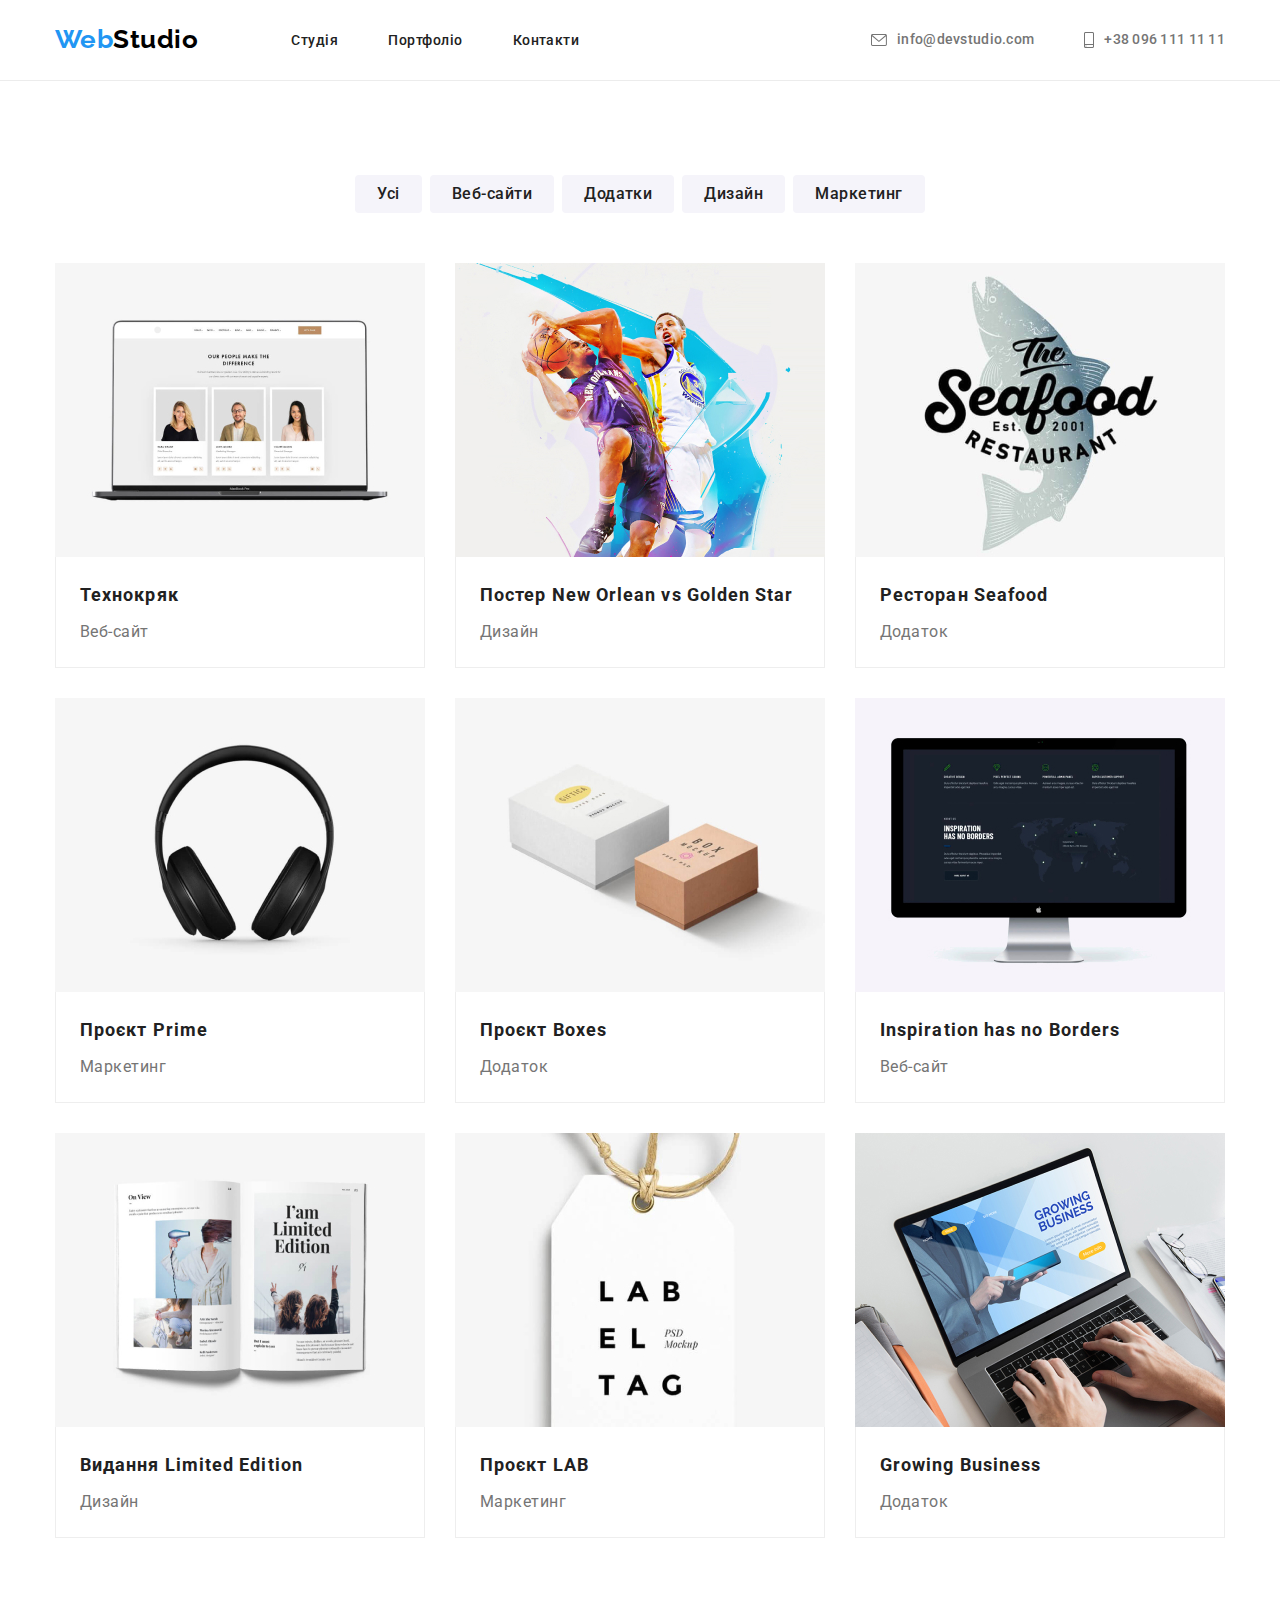
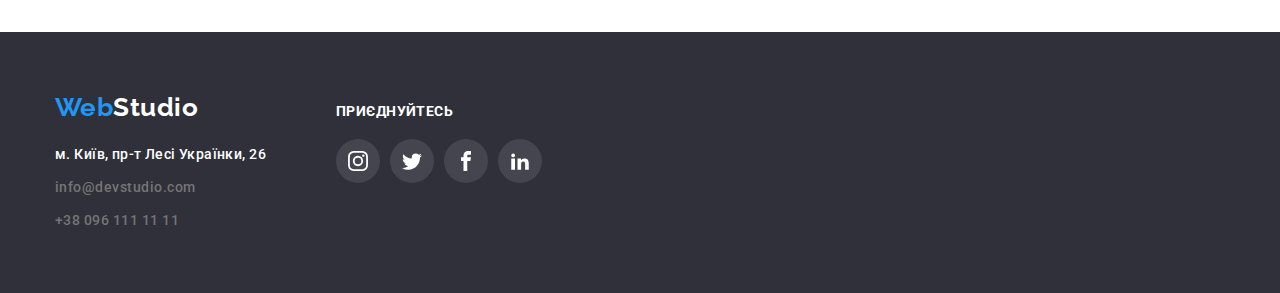
==== portfolio.html @ 1d1b80b5 "downloaded files" ====
<!DOCTYPE html>
<html lang="uk">
  <head>
    <meta charset="UTF-8" />
    <meta http-equiv="X-UA-Compatible" content="IE=edge" />
    <meta name="viewport" content="width=device-width, initial-scale=1.0" />
    <title>Document</title>
    <link
      rel="stylesheet"
      href="https://cdnjs.cloudflare.com/ajax/libs/modern-normalize/1.1.0/modern-normalize.min.css"
    />
    <link rel="stylesheet" href="./css/styles.css" />
    <link rel="preconnect" href="https://fonts.googleapis.com" />
    <link rel="preconnect" href="https://fonts.gstatic.com" crossorigin />
    <link
      href="https://fonts.googleapis.com/css2?family=Raleway:wght@700&family=Roboto:wght@400;500;700;900&display=swap"
      rel="stylesheet"
    />
  </head>
  <body>
    <!--Шапка сайту-->
    <header class="page-header">
      <div class="container general-nav">
        <nav class="main-nav">
          <a href="./index.html" class="logo">
            <span class="logo-accent">Web</span>Studio</a
          >
          <ul class="site-nav">
            <li class="item">
              <a href="./index.html" class="link">Студія</a>
            </li>
            <li class="item">
              <a href="./portfolio.html" class="link">Портфоліо</a>
            </li>
            <li class="item">
              <a href="./" class="link">Контакти</a>
            </li>
          </ul>
        </nav>
        <ul class="contacts">
          <li class="item">
            <a href="mailto:" class="header-contacts-link link">
              <svg class="contact-icon" width="16px" height="12px">
                <use href="./images/symbol-defs.svg#icon-mail"></use>
              </svg>
              info@devstudio.com
            </a>
          </li>
          <li class="item">
            <a href="tel:" class="header-contacts-link link">
              <svg class="contact-icon" width="10px" height="16px">
                <use href="./images/symbol-defs.svg#icon-phone"></use>
              </svg>
              +38 096 111 11 11
            </a>
          </li>
        </ul>
      </div>
    </header>
    <main>
      <!--Портфоліо-->
      <section>
        <div class="container">
          <h1 hidden>Заголовок</h1>
          <ul class="filter">
            <li>
              <button class="buttons-portfolio-categories" type="button">
                Усі
              </button>
            </li>
            <li>
              <button class="buttons-portfolio-categories" type="button">
                Веб-сайти
              </button>
            </li>
            <li>
              <button class="buttons-portfolio-categories" type="button">
                Додатки
              </button>
            </li>
            <li>
              <button class="buttons-portfolio-categories" type="button">
                Дизайн
              </button>
            </li>
            <li>
              <button class="buttons-portfolio-categories" type="button">
                Маркетинг
              </button>
            </li>
          </ul>
          <ul class="portfolio-list">
            <li>
              <a href class="card">
                <img
                  src="./images/technokryak.jpg"
                  alt="Технокряк"
                  width="370"
                />
                <div class="description-of-project">
                  <h2 class="names-of-projects">Технокряк</h2>
                  <p class="type-of-project">Веб-сайт</p>
                </div>
              </a>
            </li>
            <li>
              <a href class="card">
                <img
                  src="./images/neworleangoldenstar.jpg"
                  alt="new orlean vs golden star"
                  width="370"
                />
                <div class="description-of-project">
                  <h2 class="names-of-projects">
                    Постер New Orlean vs Golden Star
                  </h2>
                  <p class="type-of-project">Дизайн</p>
                </div>
              </a>
            </li>
            <li>
              <a href class="card">
                <img
                  src="./images/seafood.jpg"
                  alt="restoran sea food"
                  width="370"
                />
                <div class="description-of-project">
                  <h2 class="names-of-projects">Ресторан Seafood</h2>
                  <p class="type-of-project">Додаток</p>
                </div>
              </a>
            </li>
            <li>
              <a href class="card">
                <img src="./images/prime.jpg" alt="prime project" width="370" />
                <div class="description-of-project">
                  <h2 class="names-of-projects">Проєкт Prime</h2>
                  <p class="type-of-project">Маркетинг</p>
                </div>
              </a>
            </li>
            <li>
              <a href class="card">
                <img src="./images/boxes.jpg" alt="boxes project" width="370" />
                <div class="description-of-project">
                  <h2 class="names-of-projects">Проєкт Boxes</h2>
                  <p class="type-of-project">Додаток</p>
                </div>
              </a>
            </li>
            <li>
              <a href class="card">
                <img
                  src="./images/inspiration.jpg"
                  alt="inspiration has no borders"
                  width="370"
                />
                <div class="description-of-project">
                  <h2 class="names-of-projects">Inspiration has no Borders</h2>
                  <p class="type-of-project">Веб-сайт</p>
                </div>
              </a>
            </li>
            <li>
              <a href class="card">
                <img
                  src="./images/limitededition.jpg"
                  alt="inspiration has no borders"
                  width="370"
                />
                <div class="description-of-project">
                  <h2 class="names-of-projects">Видання Limited Edition</h2>
                  <p class="type-of-project">Дизайн</p>
                </div>
              </a>
            </li>
            <li>
              <a href class="card">
                <img src="./images/lab.jpg" alt="lab project" width="370" />
                <div class="description-of-project">
                  <h2 class="names-of-projects">Проєкт LAB</h2>
                  <p class="type-of-project">Маркетинг</p>
                </div>
              </a>
            </li>
            <li>
              <a href class="card">
                <img src="./images/business.jpg" alt="business" width="370" />
                <div class="description-of-project">
                  <h2 class="names-of-projects">Growing Business</h2>
                  <p class="type-of-project">Додаток</p>
                </div>
              </a>
            </li>
          </ul>
        </div>
      </section>
    </main>
    <footer class="footer-of-page">
      <div class="container footer-container">
        <div class="footer-adress-container">
          <a href="./index.html" class="logo-footer">
            <span class="logo-accent">Web</span
            ><span class="logo-studio">Studio</span></a
          >
          <adress>
            <ul class="list footer-contacts">
              <li class="footer-contacts-item">
                <a
                  href="https://goo.gl/maps/8LcowiJGbP3ugfM79"
                  target="_blank"
                  rel="noopener noreferrer nofollow"
                  class="link link-adress"
                  >м. Київ, пр-т Лесі Українки, 26</a
                >
              </li>
              <li class="footer-contacts-item">
                <a href="mailto:" class="link footer-link-current"
                  >info@devstudio.com</a
                >
              </li>
              <li class="footer-contacts-item">
                <a href="tel:" class="link footer-link-current"
                  >+38 096 111 11 11</a
                >
              </li>
            </ul>
          </adress>
        </div>
        <div class="footer-join-container">
          <p class="join">приєднуйтесь</p>
          <ul class="footer-soc-links list">
            <li class="footer-soc-links-item">
              <a href class="soc-links">
                <svg class="soc-icon" width="20px" height="20px">
                  <use href="./images/symbol-defs.svg#icon-instagram"></use>
                </svg>
              </a>
            </li>
            <li class="footer-soc-links-item">
              <a href class="soc-links">
                <svg class="soc-icon" width="20px" height="20px">
                  <use href="./images/symbol-defs.svg#icon-twitter"></use>
                </svg>
              </a>
            </li>
            <li class="footer-soc-links-item">
              <a href class="soc-links">
                <svg class="soc-icon" width="20px" height="20px">
                  <use href="./images/symbol-defs.svg#icon-facebook"></use>
                </svg>
              </a>
            </li>
            <li class="footer-soc-links-item">
              <a href class="soc-links">
                <svg class="soc-icon" width="20px" height="20px">
                  <use href="./images/symbol-defs.svg#icon-linkedin"></use>
                </svg>
              </a>
            </li>
          </ul>
        </div>
      </div>
    </footer>
  </body>
</html>
---- css/styles.css ----
:root {
--color-primary: #212121;
--color-logo-accent: #2196F3;
--color-logo: #000000;
--color-background-1: #FFFFFF;
--color-background-2: #2F303A;
--color-background-3: #F5F5F5;
--color-background-4: #F5F4FA;
--color-text: #757575;
--color-border-links: #AFB1B8;
}

/*INDEX.HTML*/

html {
box-sizing: border-box;
}
*,
*::before,
*::after {
box-sizing: inherit;
}

body {
letter-spacing: 0.03em;
font-family: 'Roboto' , 'sans-serif';
color: var(--color-primary);
background-color: var(--color-background-1);
}

.container {
max-width: 1200px;
margin: 0 auto;
padding: 0 15px;
}

img {
display: block;
max-width: 100%;
height: auto;
}

h1,
h2,
h3,
h4,
h5,
h6,
p,
ul {
padding: 0;
margin: 0;
}

section {
padding:94px 0;
}

ul {
list-style: none;
}

/* HEADER */

.page-header {
border-bottom: 1px solid rgba(236, 236, 236, 1);
}

.main-nav,.general-nav {
display: flex;
}

.logo {
padding-top: 24px;
padding-bottom: 25px;
margin-right: 93px;
font-family: 'Raleway','sans-serif';
font-style: normal;
font-weight: 700;
font-size: 26px;
line-height: 1.19;
color:var(--color-logo);
text-decoration: none;
}

.logo-accent {
font-family: 'Raleway','sans-serif';
font-weight: 700;
font-size: 26px;
line-height: 1.19;
text-decoration: none;
color: var(--color-logo-accent);
}

.site-nav {
display: flex;
align-items: center;
}

.site-nav .item {
margin-right: 50px;
}

.site-nav .item {
margin-right: 50px;
}

.site-nav .item:last-child {
margin-right: 50px;
}

.contacts {
display: flex;
padding-right: 0;
padding-left: 0;
margin-left: auto;
align-items: center;
}

.contacts .item + .item {
margin-left: 50px;
}

.contact-icon {
margin-right: 10px;
fill: currentColor;
}

.header-contacts-link.link {
display: flex;
color: var(--color-text);
padding-top: 32px;
padding-bottom: 32px;
align-items: center;
font-weight: 500;
line-height: 1.14;
letter-spacing: 0.02em;
}

/* HERO TITLE */

.hero-title {
background-color: var(--color-background-2);
padding-bottom: 200px;
padding-top: 200px;
text-align: center;
}

.hero-background {
max-width: 1600px;
height: 600px;
margin-left: auto;
margin-right: auto;
background-image: linear-gradient(to right, rgba(47, 48, 58, 0.4),
rgba(47, 48, 58, 0.4)),
url(../images/hero-background-image\ \(1\).jpg);
}

.title-decisions {
color: var(--color-background-1);
font-weight: 900;
font-size: 44px;
line-height: 1.363;
letter-spacing: 0.06em;
width: 696px;
height: 120px;
text-transform: uppercase;
margin-left: auto;
margin-right: auto;
margin-bottom: 30px;
}


.button-order {
background-color: var(--color-logo-accent);
color: var(--color-background-1);
font-family: inherit;
font-weight: 700;
font-size: 16px;
line-height: 1.875;
width: 216px;
height: 50px;
border-radius: 4px;
letter-spacing: 0.06em;
}

.button-order:hover,
.button-order:focus {
cursor: pointer;
}

/* BENEFITS SECTION */

.benefits-title {
font-weight: 700;
font-size: 14px;
line-height: 1.14;
color: var(--color-primary);
margin-bottom: 10px;
}

.benefits-text {
font-weight: 400;
font-size: 14px;
line-height: 1.71;
color: var(--color-text);
}

.benefits-list {
display: flex;
}

.benefits-item {
width: 270px;
margin-right: 30px;
}

.benefits-item:last-child {
margin-right: 0;
}

/* ACTIVITIES SECTION */

.services {
padding-top: 0px;
}

.our-activities-title {
font-weight: 700;
font-size: 36px;
line-height: 1.17;
color: var(--color-primary);
text-align: center;
margin-bottom: 50px;
}

.activities-icons {
display: flex;
height: 120px;
border-radius: 4px;
margin-bottom: 30px;
background-color: var(--color-background-4);
justify-content: center;
align-items: center;
}

.activities-list {
display:flex;
}

.activities-item {
width: 370px;
margin-right: 30px;
}

.activities-item:last-child {
margin-right: 0;
}

/* OUR TEAM SECTION */

.our-team {
background-color: var(--color-background-4);
}

.our-team-title {
font-family: 'Roboto','sans-serif';
font-weight: 700;
font-size: 36px;
line-height: 1.17;
color: var(--color-primary);
text-align: center;
margin-bottom: 50px; 
}

.team-cards-list {
display: flex;
}

.team-cards {
background-color: var(--color-background-1);
width: 270px;
margin-right: 30px;
text-align: center;
box-shadow: 0px 1px 3px rgba(0, 0, 0, 0.12), 0px 1px 1px rgba(0, 0, 0, 0.14), 0px 2px 1px rgba(0, 0, 0, 0.2);
border-radius: 0px 0px 4px 4px;
}

.team-cards:last-child {
margin-right: 0;
}

.team-cards-text {
font-weight: 500;
font-size: 16px;
line-height: 1.17;
color: var(--color-primary);
margin-bottom: 10px;
}

.team-cards-description {
font-weight: 400;
font-size: 16px;
line-height: 1.17;
color: var(--color-text);
margin-bottom: 16px;
}

.team-card-container {
padding-top: 30px;
padding-bottom: 30px;
}

.team-soc-list {
display: flex;
justify-content: center;
}

.team-soc-links {
display: flex;
width: 44px;
height: 44px;
border: 0;
border-radius: 50%;
justify-content: center;
align-items: center;
color: var(--color-border-links);
}

.team-soc-items {
margin-right: 10px;
}

.team-soc-items:last-child {
margin-right: 0;
}

.team-soc-links:hover,
.team-soc-links:focus {
color: var(--color-background-1);
background-color: var(--color-logo-accent);
}

.team-soc-icon {
fill: currentColor;
}

/* CLIENTS SECTION */

.clients-title {
font-weight: 700;
font-size: 36px;
line-height: 1.171;
text-align: center;
margin-bottom: 50px;
}

.clients-list {
display: flex;
}

.clients-item {
margin-right: 30px;
border-radius: 4px;
}

.clients-item:last-child {
margin-right: 0;
}

.clients-link {
display: flex;
width: 170px;
height: 92px;
border-radius: 4px;
border: 1px solid var(--color-border-links);
align-items: center;
justify-content: center;
color: var(--color-border-links);
}

.clients-link:hover,
.clients-link:focus {
color: var(--color-logo-accent);
border-color: var(--color-logo-accent);
}

.clients-icon {
fill: currentColor;
}

/* FOOTER */

.footer-of-page {
background-color: var(--color-background-2);
padding-top: 60px;
padding-bottom: 60px;
}

.logo-studio {
color: var(--color-background-1);
}

.logo-footer {
display: block;
font-family: 'Raleway','sans-serif';
font-style: normal;
font-weight: 700;
font-size: 26px;
line-height: 1.19;
color:var(--color-logo);
text-decoration: none;
margin-bottom: 20px;
}

.link {
text-decoration: none;
font-weight: 500;
font-size: 14px;
line-height: 1.17;
color: var(--color-primary);
}

.link:hover {
color: var(--color-logo-accent);
}

.link-adress {
color: var(--color-background-1);
line-height: 1.71;
letter-spacing: 0.03em;
}

.footer-contacts {
display: block;
}

.footer-contacts-item:last-child {
margin-bottom: 0;
}

.footer-link-current {
color: var(--color-text);
display: block;
line-height: 1.71;
margin-top: 9px;
}

.footer-container {
display: flex;
align-items: baseline;
}

.footer-join-container {
align-items: baseline;
margin-left: 70px;
}

.join {
font-weight: 700;
font-size: 14px;
line-height: 1.142;
letter-spacing: 0.03em;
text-transform: uppercase;
color: var(--color-background-1);
margin-bottom: 20px;
}

.footer-soc-links {
display: flex;
align-items: center;
}

.footer-soc-links-item {
margin-right: 10px;
}

.footer-soc-links-item:last-child {
margin-right: 0;
}

.soc-links {
display: flex;
width: 44px;
height: 44px;
border: 0;
border-radius: 50%;
justify-content: center;
align-items: center;
color: var(--color-background-1);
background-color: rgba(255, 255, 255, 0.1);
}

.soc-links:hover {
background-color: var(--color-logo-accent);
}

.soc-icon {
fill: currentColor;
}

/* PORTFOLIO.HTML */

.filter {
display: flex;
margin-bottom: 50px;
gap: 8px;
justify-content: center;
}

.buttons-portfolio-categories {
background-color: var(--color-background-4);
color: var(--color-primary);
font-family: inherit;
font-weight: 500;
font-size: 16px;
line-height: 1.625;
border-radius: 4px;
letter-spacing: 0.03em;
border: none;
display: inline-block;
padding: 6px 22px;
}

.buttons-portfolio-categories:hover,
.buttons-portfolio-categories:focus {
cursor: pointer;
background-color: var(--color-logo-accent);
color: var(--color-background-1);
box-shadow: 0px 3px 1px rgba(0, 0, 0, 0.1), 0px 1px 2px rgba(0, 0, 0, 0.08), 0px 2px 2px rgba(0, 0, 0, 0.12);
}

/* CARDS OF PROJECTS */

.card {
display: block;
text-decoration: none;
}

.card:hover,
.card:focus {
box-shadow: 0px 1px 1px rgba(0, 0, 0, 0.12), 0px 4px 4px rgba(0, 0, 0, 0.06), 1px 4px 6px rgba(0, 0, 0, 0.16);
}

.names-of-projects {
font-weight: 700;
font-size: 18px;
line-height: 2;
color: var(--color-primary);
letter-spacing: 0.06em;
margin-bottom: 4px;
}

.description-of-project {
padding-left: 24px;
padding-top: 20px;
padding-bottom: 20px;
padding-right: 24px;
border-bottom: 1px solid #EEEEEE;
border-left: 1px solid #EEEEEE;
border-right: 1px solid #EEEEEE;
}

.type-of-project {
font-weight: 400;
font-size: 16px;
line-height: 1.875;
color: var(--color-text);
}

.portfolio-list {
display: flex;
flex-wrap: wrap;
padding: 0;
gap: 30px;
}
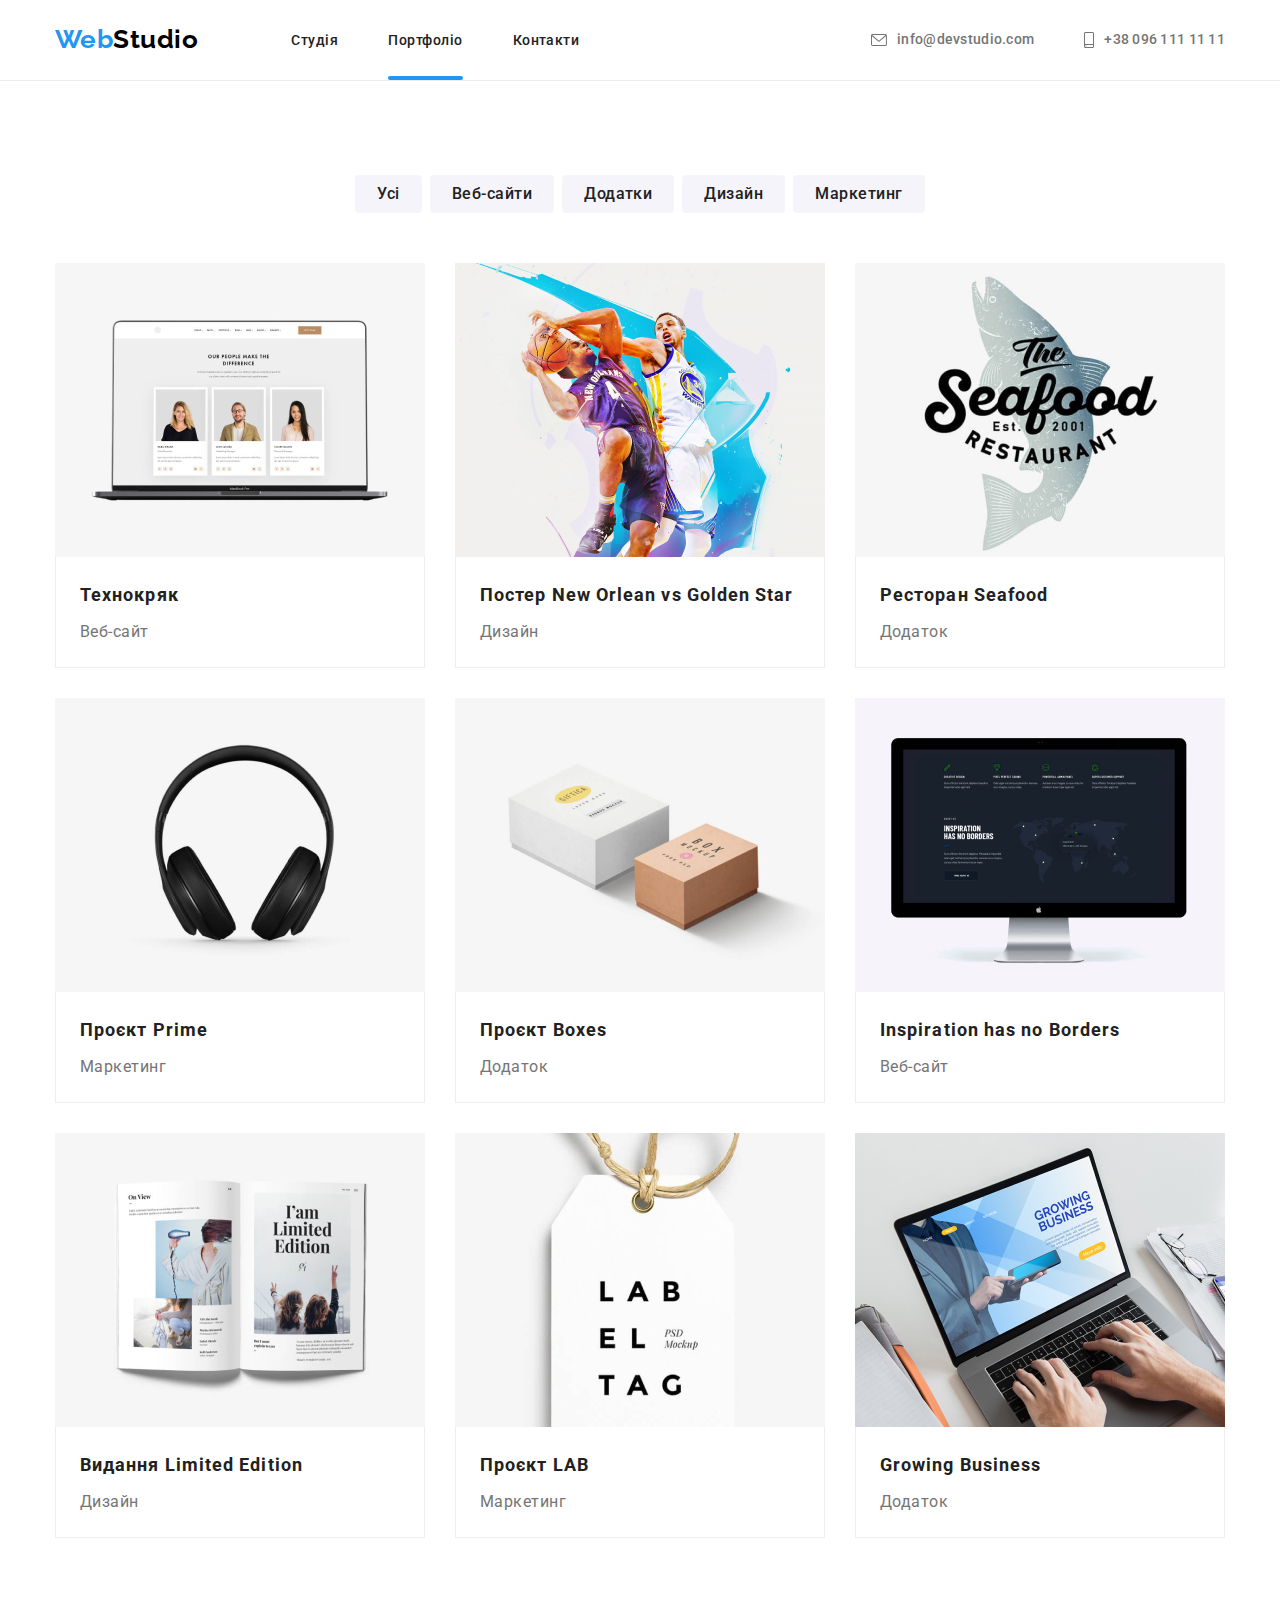
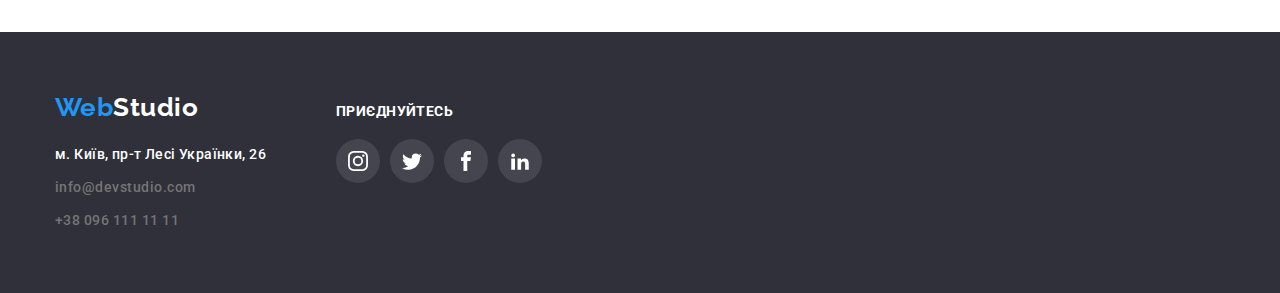
==== commit e24f8ede: "update index.html" ====
--- a/portfolio.html
+++ b/portfolio.html
@@ -30,7 +30,9 @@
               <a href="./index.html" class="link">Студія</a>
             </li>
             <li class="item">
-              <a href="./portfolio.html" class="link">Портфоліо</a>
+              <a href="./portfolio.html" class="link header-link-underline"
+                >Портфоліо</a
+              >
             </li>
             <li class="item">
               <a href="./" class="link">Контакти</a>
@@ -92,11 +94,21 @@
           <ul class="portfolio-list">
             <li>
               <a href class="card">
-                <img
-                  src="./images/technokryak.jpg"
-                  alt="Технокряк"
-                  width="370"
-                />
+                <div class="card-image">
+                  <img
+                    src="./images/technokryak.jpg"
+                    alt="Технокряк"
+                    width="370"
+                  />
+                  <div class="card-overlay">
+                    <p class="card-overlay-text">
+                      Ресурс пропонує комплексні пропозиції з різним рівнем
+                      функціоналу та сервісів. Все це дозволить відвідувачу
+                      отримати вичерпні відомості про компанію чи приватну
+                      особу.
+                    </p>
+                  </div>
+                </div>
                 <div class="description-of-project">
                   <h2 class="names-of-projects">Технокряк</h2>
                   <p class="type-of-project">Веб-сайт</p>
@@ -105,11 +117,21 @@
             </li>
             <li>
               <a href class="card">
-                <img
-                  src="./images/neworleangoldenstar.jpg"
-                  alt="new orlean vs golden star"
-                  width="370"
-                />
+                <div class="card-image">
+                  <img
+                    src="./images/neworleangoldenstar.jpg"
+                    alt="new orlean vs golden star"
+                    width="370"
+                  />
+                  <div class="card-overlay">
+                    <p class="card-overlay-text">
+                      Ресурс пропонує комплексні пропозиції з різним рівнем
+                      функціоналу та сервісів. Все це дозволить відвідувачу
+                      отримати вичерпні відомості про компанію чи приватну
+                      особу.
+                    </p>
+                  </div>
+                </div>
                 <div class="description-of-project">
                   <h2 class="names-of-projects">
                     Постер New Orlean vs Golden Star
@@ -120,11 +142,21 @@
             </li>
             <li>
               <a href class="card">
-                <img
-                  src="./images/seafood.jpg"
-                  alt="restoran sea food"
-                  width="370"
-                />
+                <div class="card-image">
+                  <img
+                    src="./images/seafood.jpg"
+                    alt="restoran sea food"
+                    width="370"
+                  />
+                  <div class="card-overlay">
+                    <p class="card-overlay-text">
+                      Ресурс пропонує комплексні пропозиції з різним рівнем
+                      функціоналу та сервісів. Все це дозволить відвідувачу
+                      отримати вичерпні відомості про компанію чи приватну
+                      особу.
+                    </p>
+                  </div>
+                </div>
                 <div class="description-of-project">
                   <h2 class="names-of-projects">Ресторан Seafood</h2>
                   <p class="type-of-project">Додаток</p>
@@ -133,7 +165,21 @@
             </li>
             <li>
               <a href class="card">
-                <img src="./images/prime.jpg" alt="prime project" width="370" />
+                <div class="card-image">
+                  <img
+                    src="./images/prime.jpg"
+                    alt="prime project"
+                    width="370"
+                  />
+                  <div class="card-overlay">
+                    <p class="card-overlay-text">
+                      Ресурс пропонує комплексні пропозиції з різним рівнем
+                      функціоналу та сервісів. Все це дозволить відвідувачу
+                      отримати вичерпні відомості про компанію чи приватну
+                      особу.
+                    </p>
+                  </div>
+                </div>
                 <div class="description-of-project">
                   <h2 class="names-of-projects">Проєкт Prime</h2>
                   <p class="type-of-project">Маркетинг</p>
@@ -142,7 +188,21 @@
             </li>
             <li>
               <a href class="card">
-                <img src="./images/boxes.jpg" alt="boxes project" width="370" />
+                <div class="card-image">
+                  <img
+                    src="./images/boxes.jpg"
+                    alt="boxes project"
+                    width="370"
+                  />
+                  <div class="card-overlay">
+                    <p class="card-overlay-text">
+                      Ресурс пропонує комплексні пропозиції з різним рівнем
+                      функціоналу та сервісів. Все це дозволить відвідувачу
+                      отримати вичерпні відомості про компанію чи приватну
+                      особу.
+                    </p>
+                  </div>
+                </div>
                 <div class="description-of-project">
                   <h2 class="names-of-projects">Проєкт Boxes</h2>
                   <p class="type-of-project">Додаток</p>
@@ -151,11 +211,21 @@
             </li>
             <li>
               <a href class="card">
-                <img
-                  src="./images/inspiration.jpg"
-                  alt="inspiration has no borders"
-                  width="370"
-                />
+                <div class="card-image">
+                  <img
+                    src="./images/inspiration.jpg"
+                    alt="inspiration has no borders"
+                    width="370"
+                  />
+                  <div class="card-overlay">
+                    <p class="card-overlay-text">
+                      Ресурс пропонує комплексні пропозиції з різним рівнем
+                      функціоналу та сервісів. Все це дозволить відвідувачу
+                      отримати вичерпні відомості про компанію чи приватну
+                      особу.
+                    </p>
+                  </div>
+                </div>
                 <div class="description-of-project">
                   <h2 class="names-of-projects">Inspiration has no Borders</h2>
                   <p class="type-of-project">Веб-сайт</p>
@@ -164,11 +234,21 @@
             </li>
             <li>
               <a href class="card">
-                <img
-                  src="./images/limitededition.jpg"
-                  alt="inspiration has no borders"
-                  width="370"
-                />
+                <div class="card-image">
+                  <img
+                    src="./images/limitededition.jpg"
+                    alt="inspiration has no borders"
+                    width="370"
+                  />
+                  <div class="card-overlay">
+                    <p class="card-overlay-text">
+                      Ресурс пропонує комплексні пропозиції з різним рівнем
+                      функціоналу та сервісів. Все це дозволить відвідувачу
+                      отримати вичерпні відомості про компанію чи приватну
+                      особу.
+                    </p>
+                  </div>
+                </div>
                 <div class="description-of-project">
                   <h2 class="names-of-projects">Видання Limited Edition</h2>
                   <p class="type-of-project">Дизайн</p>
@@ -177,7 +257,17 @@
             </li>
             <li>
               <a href class="card">
-                <img src="./images/lab.jpg" alt="lab project" width="370" />
+                <div class="card-image">
+                  <img src="./images/lab.jpg" alt="lab project" width="370" />
+                  <div class="card-overlay">
+                    <p class="card-overlay-text">
+                      Ресурс пропонує комплексні пропозиції з різним рівнем
+                      функціоналу та сервісів. Все це дозволить відвідувачу
+                      отримати вичерпні відомості про компанію чи приватну
+                      особу.
+                    </p>
+                  </div>
+                </div>
                 <div class="description-of-project">
                   <h2 class="names-of-projects">Проєкт LAB</h2>
                   <p class="type-of-project">Маркетинг</p>
@@ -186,7 +276,17 @@
             </li>
             <li>
               <a href class="card">
-                <img src="./images/business.jpg" alt="business" width="370" />
+                <div class="card-image">
+                  <img src="./images/business.jpg" alt="business" width="370" />
+                  <div class="card-overlay">
+                    <p class="card-overlay-text">
+                      Ресурс пропонує комплексні пропозиції з різним рівнем
+                      функціоналу та сервісів. Все це дозволить відвідувачу
+                      отримати вичерпні відомості про компанію чи приватну
+                      особу.
+                    </p>
+                  </div>
+                </div>
                 <div class="description-of-project">
                   <h2 class="names-of-projects">Growing Business</h2>
                   <p class="type-of-project">Додаток</p>
--- a/css/styles.css
+++ b/css/styles.css
@@ -68,6 +68,7 @@
 
 .main-nav,.general-nav {
 display: flex;
+position: relative;
 }
 
 .logo {
@@ -136,6 +137,25 @@
 line-height: 1.14;
 letter-spacing: 0.02em;
 }
+
+.header-link-underline {
+position: relative;
+color: var(--color-logo-accent);
+padding-bottom: 32px;
+}
+
+.header-link-underline::after {
+content: "";
+display: block;
+position: absolute;
+left: 0;
+bottom: 0;
+width: 100%;
+height: 4px;
+background-color: var(--color-logo-accent);
+border-radius: 2px;
+}
+
 
 /* HERO TITLE */
 
@@ -170,7 +190,6 @@
 margin-bottom: 30px;
 }
 
-
 .button-order {
 background-color: var(--color-logo-accent);
 color: var(--color-background-1);
@@ -189,6 +208,58 @@
 cursor: pointer;
 }
 
+.backdrop {
+z-index: 999;
+padding: 94px 15px 94px 15px;
+position: fixed;
+top: 0;
+left: 0;
+width: 100%;
+height: 100%;
+background-color: rgba(0,0,0,0.2);
+transition-timing-function: cubic-bezier(0.4, 0, 0.2, 1);
+overflow-y: scroll;
+transition-property: all;
+transition-duration: 250ms;
+}
+
+.backdrop.is-hidden {
+opacity: 0;
+pointer-events: none;
+}
+
+.modal {
+position: absolute;
+top: 50%;
+left: 50%;
+transform: translate(-50%, -50%) scale(1);
+width: 528px;
+height: 581px;
+background: var(--color-background-1);
+box-shadow: 0px 1px 3px rgba(0, 0, 0, 0.12), 0px 1px 1px rgba(0, 0, 0, 0.14), 0px 2px 1px rgba(0, 0, 0, 0.2);
+border-radius: 4px;
+}
+
+.close-button {
+position: absolute;
+top: 8px;
+right: 8px;
+width: 30px;
+height: 30px;
+padding: 5px 4px 6px 4px;
+border: 1px solid rgba(0,0,0,0.1);
+background-color: var(--color-background-1);
+border-radius: 50%;
+cursor: pointer;
+}
+
+.close-button-icon {
+fill: var(--color-logo);
+transition-duration: 250ms;
+transition-timing-function: cubic-bezier(0.4, 0, 0.2, 1);
+transition-property: background-color;
+}
+
 /* BENEFITS SECTION */
 
 .benefits-title {
@@ -249,12 +320,36 @@
 }
 
 .activities-item {
+display: block;
+position: relative;
 width: 370px;
 margin-right: 30px;
 }
 
 .activities-item:last-child {
 margin-right: 0;
+}
+
+.activities-sub-title {
+align-items: center;
+justify-content: center;
+width: 100%;
+height: 70px;
+left: 0;
+bottom: 0;
+position: absolute;
+background-color: rgba(47, 48, 58, 0.8);
+}
+
+.activities-sub-title-text {
+font-weight: 700;
+font-size: 14px;
+line-height: 1.142;
+margin-top: 27px;
+text-align: center;
+letter-spacing: 0.03em;
+text-transform: uppercase;
+color: var(--color-background-1);
 }
 
 /* OUR TEAM SECTION */
@@ -325,6 +420,9 @@
 justify-content: center;
 align-items: center;
 color: var(--color-border-links);
+transition-property: color, background-color;
+transition-duration: 250ms;
+transition-timing-function: cubic-bezier(0.4, 0, 0.2, 1);
 }
 
 .team-soc-items {
@@ -377,6 +475,9 @@
 align-items: center;
 justify-content: center;
 color: var(--color-border-links);
+transition-property: color, border-color;
+transition-duration: 250ms;
+transition-timing-function: cubic-bezier(0.4, 0, 0.2, 1);
 }
 
 .clients-link:hover,
@@ -419,6 +520,9 @@
 font-size: 14px;
 line-height: 1.17;
 color: var(--color-primary);
+transition-property: color;
+transition-duration: 250ms;
+transition-timing-function: cubic-bezier(0.4, 0, 0.2, 1);
 }
 
 .link:hover {
@@ -489,6 +593,9 @@
 align-items: center;
 color: var(--color-background-1);
 background-color: rgba(255, 255, 255, 0.1);
+transition-property: background-color;
+transition-duration: 250ms;
+transition-timing-function: cubic-bezier(0.4, 0, 0.2, 1);
 }
 
 .soc-links:hover {
@@ -520,6 +627,9 @@
 border: none;
 display: inline-block;
 padding: 6px 22px;
+transition-property: background-color, color, box-shadow;
+transition-duration: 250ms;
+transition-timing-function: cubic-bezier(0.4, 0, 0.2, 1);
 }
 
 .buttons-portfolio-categories:hover,
@@ -537,9 +647,40 @@
 text-decoration: none;
 }
 
+.card-image {
+position: relative;
+overflow: hidden;
+}
+
 .card:hover,
 .card:focus {
 box-shadow: 0px 1px 1px rgba(0, 0, 0, 0.12), 0px 4px 4px rgba(0, 0, 0, 0.06), 1px 4px 6px rgba(0, 0, 0, 0.16);
+}
+
+.card:hover .card-overlay {
+transform: translateY(0);
+}
+
+.card-overlay {
+position: absolute;
+background-color: rgba(33,150,243,0.9);
+top: 0;
+left: 0;
+width: 100%;
+height: 100%;
+transition-property: transform;
+transition-duration: 250ms;
+transition-timing-function: cubic-bezier(0.4, 0, 0.2, 1);
+transform: translateY(100%);
+}
+
+.card-overlay-text {
+font-weight: 400;
+font-size: 18px;
+line-height: 1.5;
+letter-spacing: 0.03em;
+color: var(--color-background-1);
+padding: 63px 24px 63px 24px;
 }
 
 .names-of-projects {
